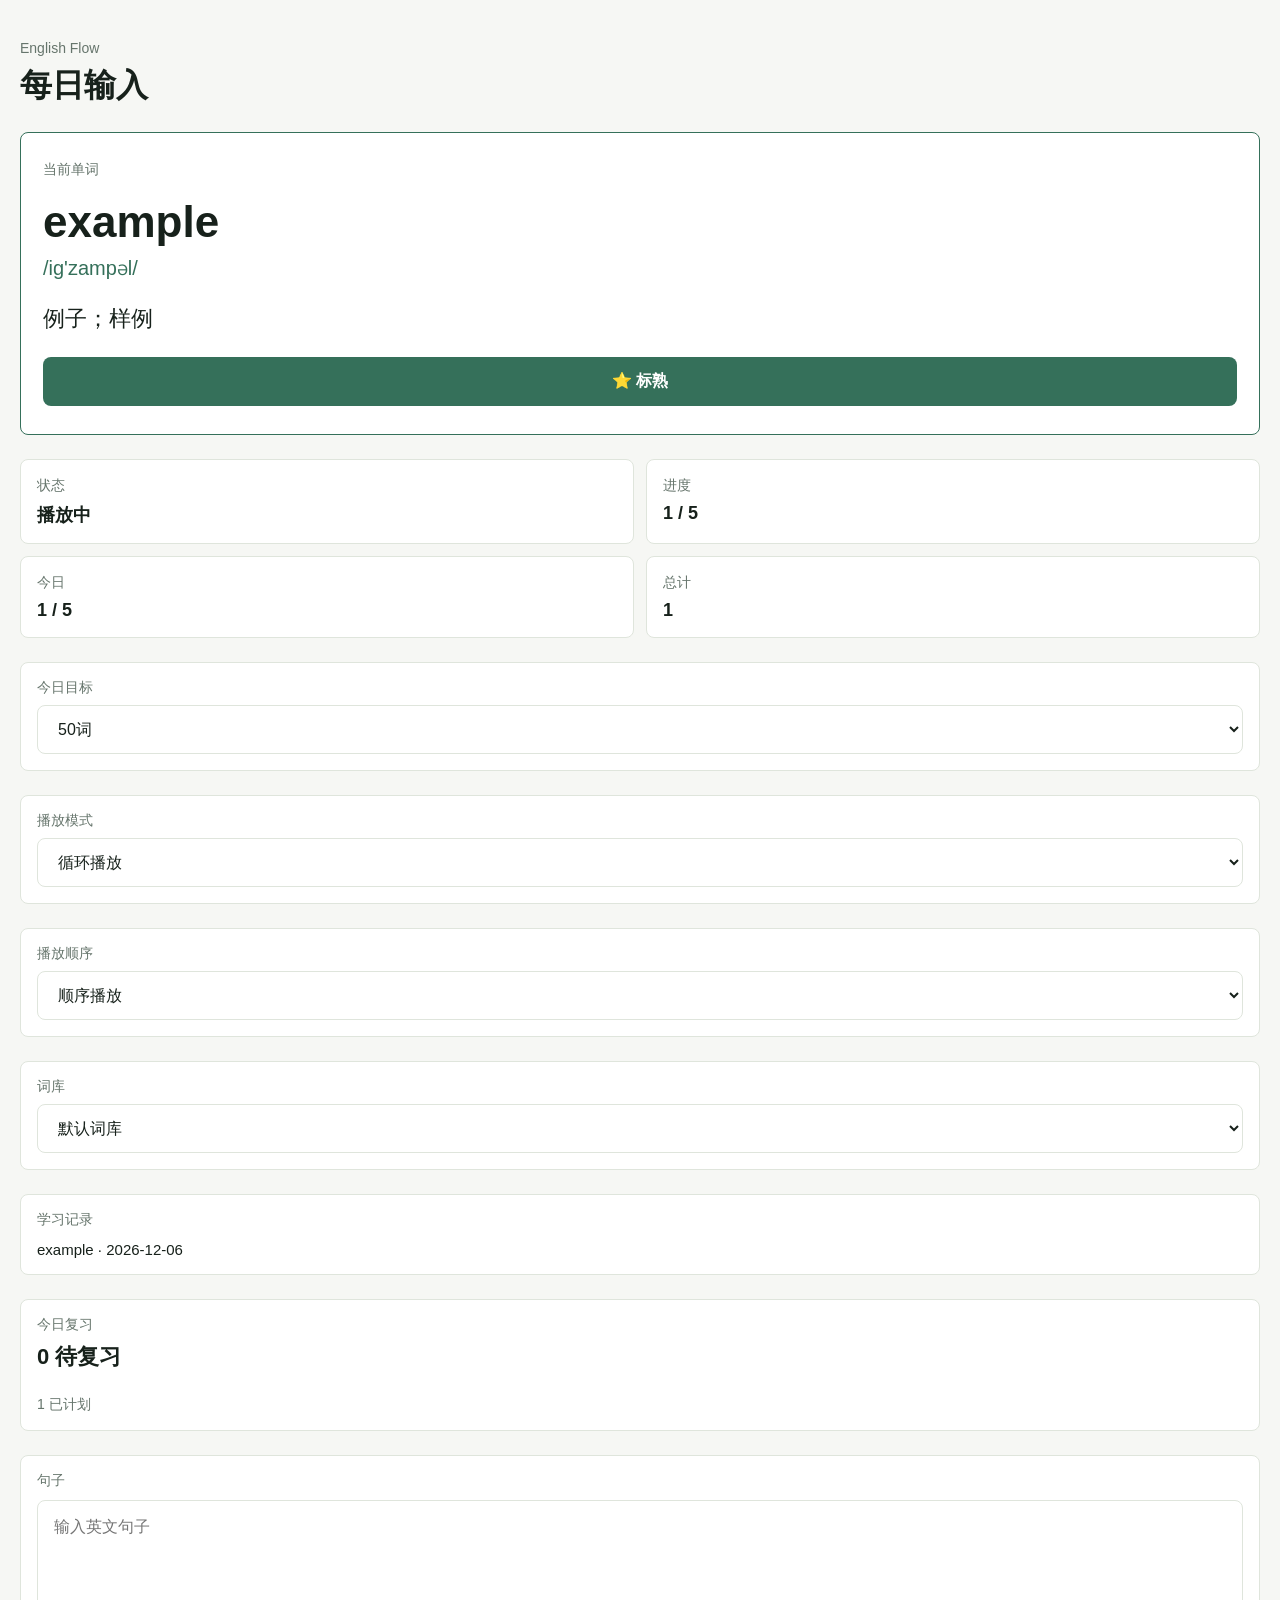
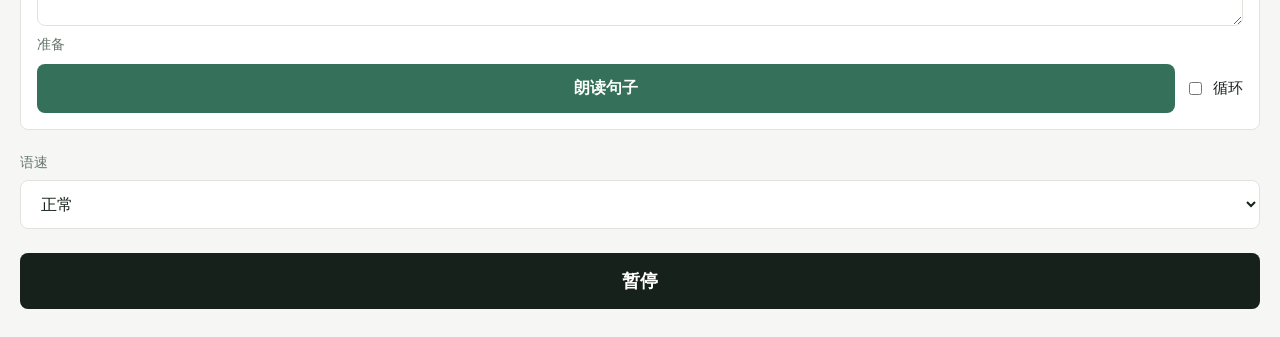
==== index.html @ 32d456a5 "第一次上传Englishflow" ====
<!doctype html>
<html lang="zh-CN">
  <head>
    <meta charset="UTF-8">
    <meta name="viewport" content="width=device-width, initial-scale=1.0">
    <title>English Flow</title>
    <link rel="stylesheet" href="style.css">
    <script src="config.js?v=20260610" defer></script>
    <script src="storage.js?v=20260610" defer></script>
    <script src="speech.js?v=20260610" defer></script>
    <script src="history.js?v=20260610" defer></script>
    <script src="review.js?v=20260610" defer></script>
    <script src="mastered.js?v=20260610" defer></script>
    <script src="player.js?v=20260610" defer></script>
    <script src="sentence.js?v=20260610" defer></script>
    <script src="app.js?v=20260610" defer></script>
  </head>
  <body>
    <main class="app">
      <header class="app-header">
        <p class="eyebrow">English Flow</p>
        <h1>每日输入</h1>
      </header>

      <section class="word-panel" aria-label="当前单词" data-word-panel>
        <p class="word-label">当前单词</p>
        <p class="word-text" data-word-text>example</p>
        <p class="phonetic" data-phonetic>/ig'zampəl/</p>
        <p class="meaning" data-meaning>例子；样例</p>
        <button class="secondary-button word-action" type="button" data-toggle-mastered>⭐ 标熟</button>
      </section>

      <section class="status-panel" aria-label="学习状态">
        <div>
          <span class="status-label">状态</span>
          <strong data-play-status>准备</strong>
        </div>
        <div>
          <span class="status-label">进度</span>
          <strong data-progress>1 / 5</strong>
        </div>
        <div>
          <span class="status-label">今日</span>
          <strong data-today-count>0 / 50</strong>
        </div>
        <div>
          <span class="status-label">总计</span>
          <strong data-total-count>0</strong>
        </div>
      </section>

      <section class="goal-panel" aria-label="今日目标">
        <label class="goal-field">
          <span class="status-label">今日目标</span>
          <select data-goal-select>
            <option value="20">20词</option>
            <option value="30">30词</option>
            <option value="50">50词</option>
            <option value="100">100词</option>
            <option value="custom">自定义</option>
          </select>
        </label>
        <input data-goal-custom type="number" min="1" inputmode="numeric" aria-label="自定义今日目标" hidden>
      </section>

      <label class="goal-panel" aria-label="播放模式">
        <span class="status-label">播放模式</span>
        <select data-playback-mode>
          <option value="loop">循环播放</option>
          <option value="pause">播完暂停</option>
        </select>
      </label>

      <label class="goal-panel" aria-label="播放顺序">
        <span class="status-label">播放顺序</span>
        <select data-playback-order>
          <option value="sequential">顺序播放</option>
          <option value="shuffle">随机播放</option>
        </select>
      </label>

      <label class="goal-panel" aria-label="词库">
        <span class="status-label">词库</span>
        <select data-library-select></select>
      </label>

      <section class="history-panel" aria-label="学习记录">
        <p class="word-label">学习记录</p>
        <ul data-history-list></ul>
      </section>

      <section class="review-panel" aria-label="复习提醒">
        <p class="word-label">今日复习</p>
        <strong data-review-count>0 待复习</strong>
        <ul data-review-list></ul>
        <p class="review-summary" data-review-summary>0 已计划</p>
      </section>

      <label class="sentence-panel">
        <span class="word-label">句子</span>
        <textarea data-sentence-input rows="4" placeholder="输入英文句子"></textarea>
        <span class="sentence-status" data-sentence-status>准备</span>
        <div class="sentence-actions">
          <button class="secondary-button" type="button" data-read-sentence>朗读句子</button>
          <label class="loop-control">
            <input type="checkbox" data-loop-sentence>
            <span>循环</span>
          </label>
        </div>
      </label>

      <label class="speed-control">
        <span class="status-label">语速</span>
        <select data-speed-control>
          <option value="4000">慢速</option>
          <option value="3000" selected>正常</option>
          <option value="2000">快速</option>
        </select>
      </label>

      <button class="control-button" type="button" data-toggle-play>暂停</button>
    </main>
  </body>
</html>
---- style.css ----
:root {
  background: #f6f7f4;
  color: #17211b;
  color-scheme: light;
  font-family: Arial, sans-serif;
}

* {
  box-sizing: border-box;
}

body {
  background: #f6f7f4;
  margin: 0;
}

.app {
  display: flex;
  flex-direction: column;
  gap: 24px;
  min-height: 100vh;
  padding: 28px 20px;
}

.app-header {
  padding-top: 12px;
}

.eyebrow,
.word-label,
.status-label {
  color: #66756c;
  font-size: 14px;
  margin: 0;
}

.app-header h1 {
  font-size: 32px;
  font-weight: 700;
  margin: 8px 0 0;
}

.word-panel {
  background: #ffffff;
  border: 1px solid #dfe5dc;
  border-radius: 8px;
  padding: 28px 22px;
}

.word-panel.is-playing {
  border-color: #35705a;
}

.word-text {
  font-size: 44px;
  font-weight: 700;
  margin: 18px 0 8px;
}

.phonetic {
  color: #35705a;
  font-size: 20px;
  margin: 0 0 20px;
}

.meaning {
  font-size: 22px;
  line-height: 1.5;
  margin: 0;
}

.status-panel {
  display: grid;
  gap: 12px;
  grid-template-columns: 1fr 1fr;
}

.status-panel div,
.goal-panel,
.history-panel,
.review-panel,
.sentence-panel {
  background: #ffffff;
  border: 1px solid #dfe5dc;
  border-radius: 8px;
  padding: 16px;
}

.goal-panel,
.goal-field {
  display: grid;
  gap: 8px;
}

.goal-panel select,
.goal-panel input {
  background: #ffffff;
  border: 1px solid #dfe5dc;
  border-radius: 8px;
  color: #17211b;
  font: inherit;
  padding: 14px 16px;
  width: 100%;
}

.status-panel strong {
  display: block;
  font-size: 18px;
  margin-top: 8px;
}

.control-button {
  background: #17211b;
  border: 0;
  border-radius: 8px;
  color: #ffffff;
  cursor: pointer;
  font: inherit;
  font-size: 18px;
  font-weight: 700;
  padding: 16px;
  width: 100%;
}

.speed-control {
  display: grid;
  gap: 8px;
}

.speed-control select {
  background: #ffffff;
  border: 1px solid #dfe5dc;
  border-radius: 8px;
  color: #17211b;
  font: inherit;
  padding: 14px 16px;
  width: 100%;
}

.history-panel ul,
.review-panel ul {
  display: grid;
  gap: 8px;
  list-style: none;
  margin: 12px 0 0;
  padding: 0;
}

.history-panel li,
.review-panel li {
  color: #17211b;
  font-size: 15px;
}

.review-panel strong {
  display: block;
  font-size: 22px;
  margin-top: 8px;
}

.review-summary {
  color: #66756c;
  font-size: 14px;
  margin: 12px 0 0;
}

.sentence-panel {
  display: grid;
  gap: 10px;
}

.sentence-panel textarea {
  border: 1px solid #dfe5dc;
  border-radius: 8px;
  color: #17211b;
  font: inherit;
  line-height: 1.5;
  padding: 14px 16px;
  resize: vertical;
  width: 100%;
}

.sentence-status {
  color: #66756c;
  font-size: 14px;
}

.sentence-actions {
  display: grid;
  gap: 10px;
  grid-template-columns: 1fr auto;
}

.secondary-button {
  background: #35705a;
  border: 0;
  border-radius: 8px;
  color: #ffffff;
  cursor: pointer;
  font: inherit;
  font-weight: 700;
  padding: 14px 16px;
}

.word-action {
  margin-top: 22px;
  width: 100%;
}

.loop-control {
  align-items: center;
  color: #17211b;
  display: flex;
  gap: 8px;
  font-size: 15px;
}
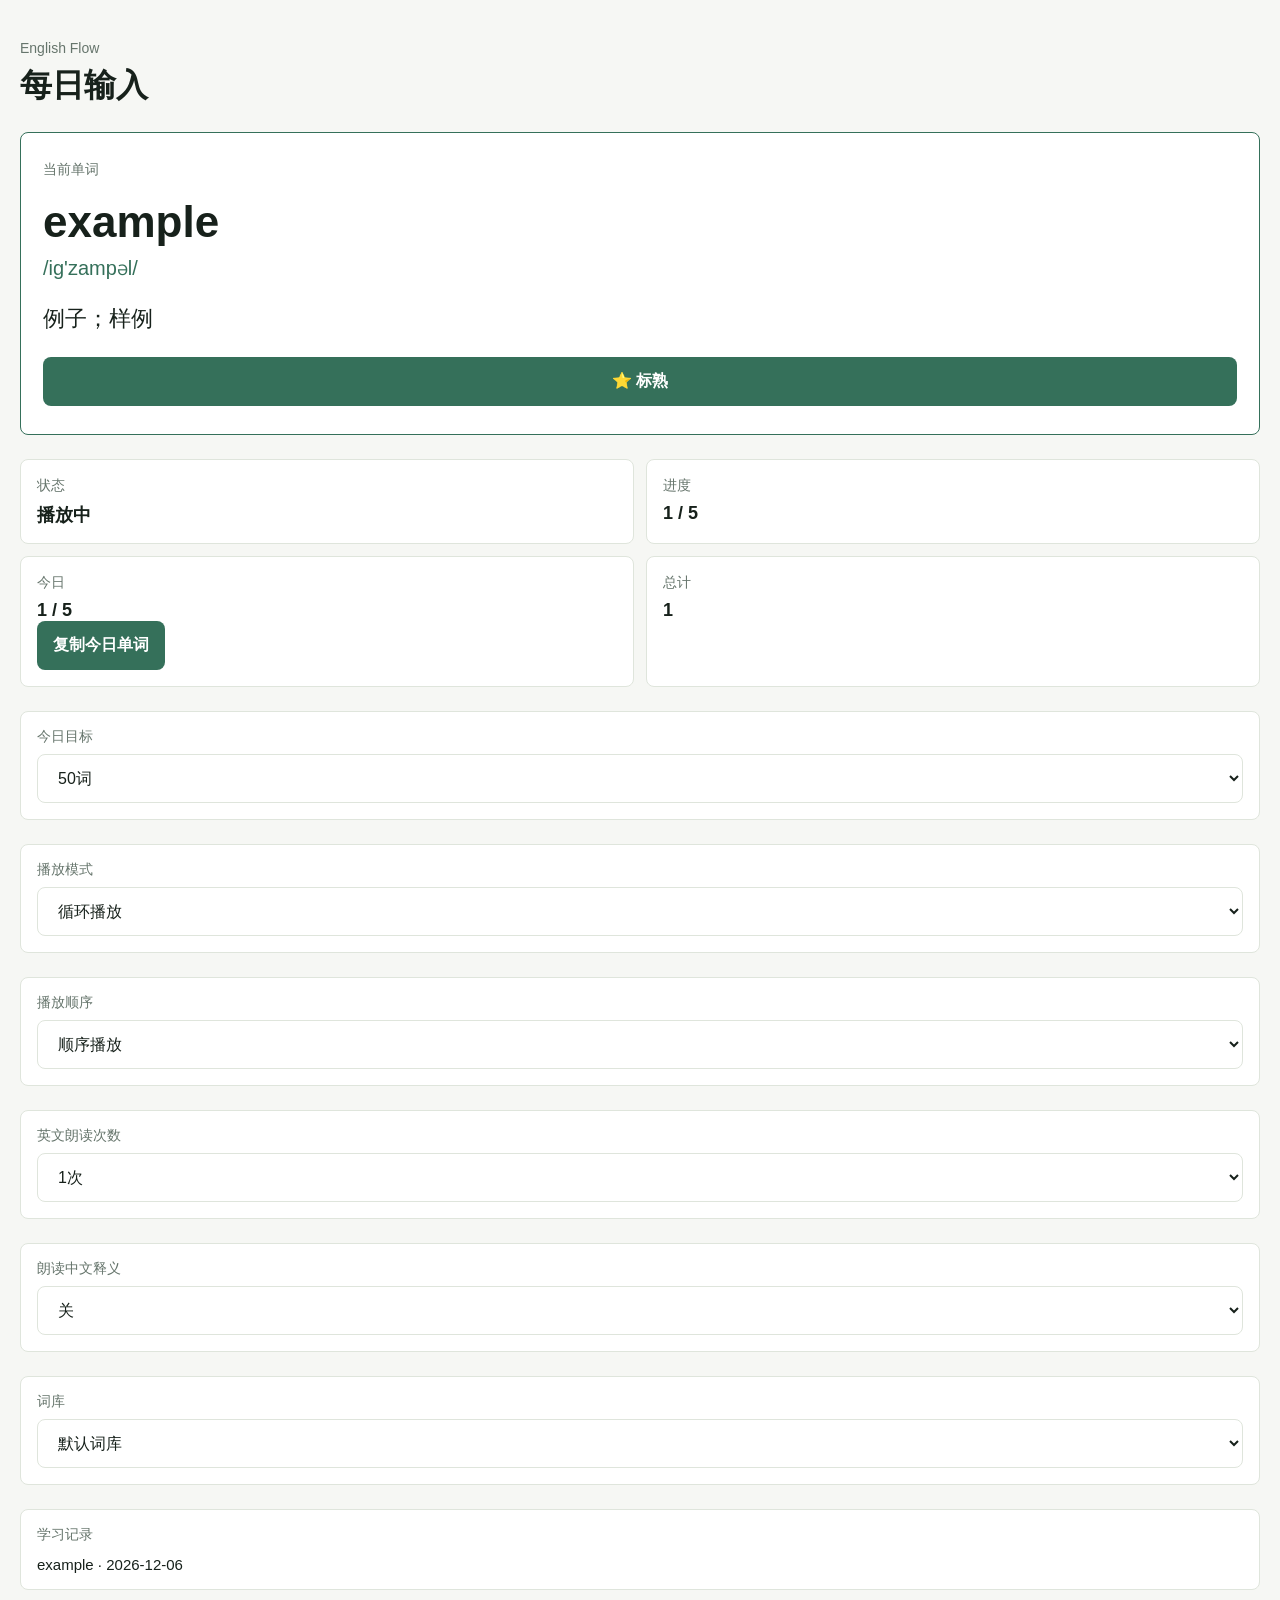
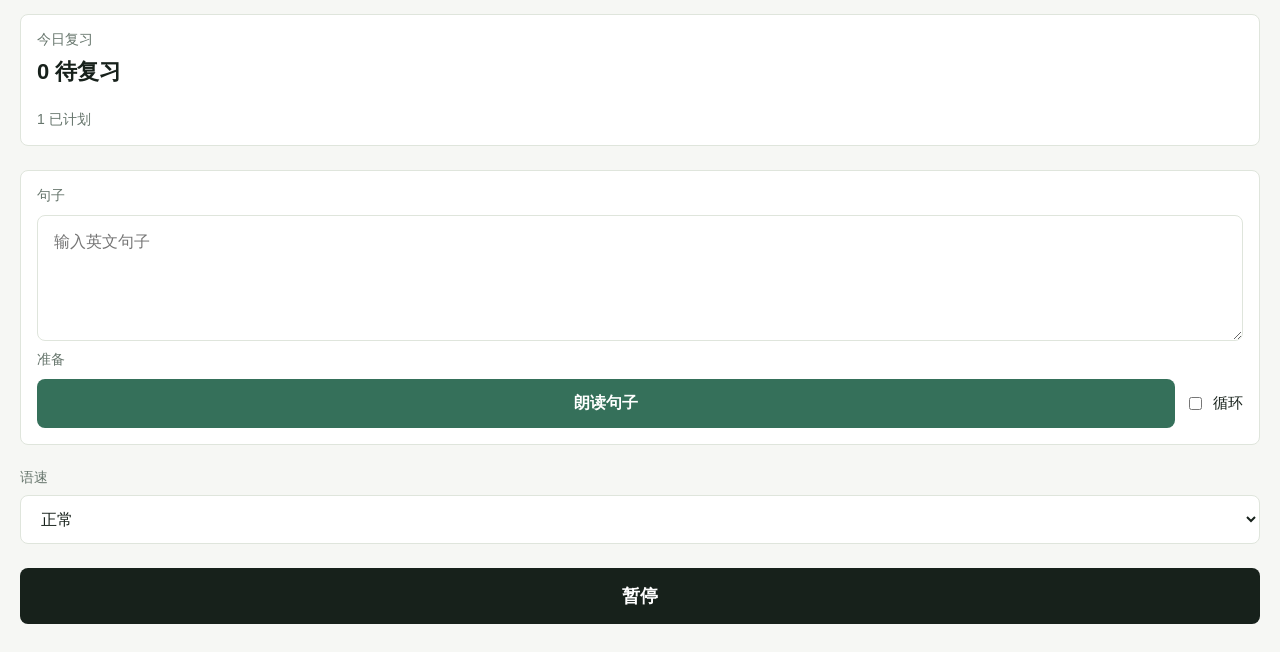
==== commit 35d68c40: "update" ====
--- a/index.html
+++ b/index.html
@@ -42,6 +42,7 @@
         <div>
           <span class="status-label">今日</span>
           <strong data-today-count>0 / 50</strong>
+          <button class="secondary-button" type="button" data-copy-today-words>复制今日单词</button>
         </div>
         <div>
           <span class="status-label">总计</span>
@@ -76,6 +77,23 @@
         <select data-playback-order>
           <option value="sequential">顺序播放</option>
           <option value="shuffle">随机播放</option>
+        </select>
+      </label>
+
+      <label class="goal-panel" aria-label="英文朗读次数">
+        <span class="status-label">英文朗读次数</span>
+        <select data-english-repeat>
+          <option value="1">1次</option>
+          <option value="2">2次</option>
+          <option value="3">3次</option>
+        </select>
+      </label>
+
+      <label class="goal-panel" aria-label="朗读中文释义">
+        <span class="status-label">朗读中文释义</span>
+        <select data-meaning-speech>
+          <option value="off">关</option>
+          <option value="on">开</option>
         </select>
       </label>
 
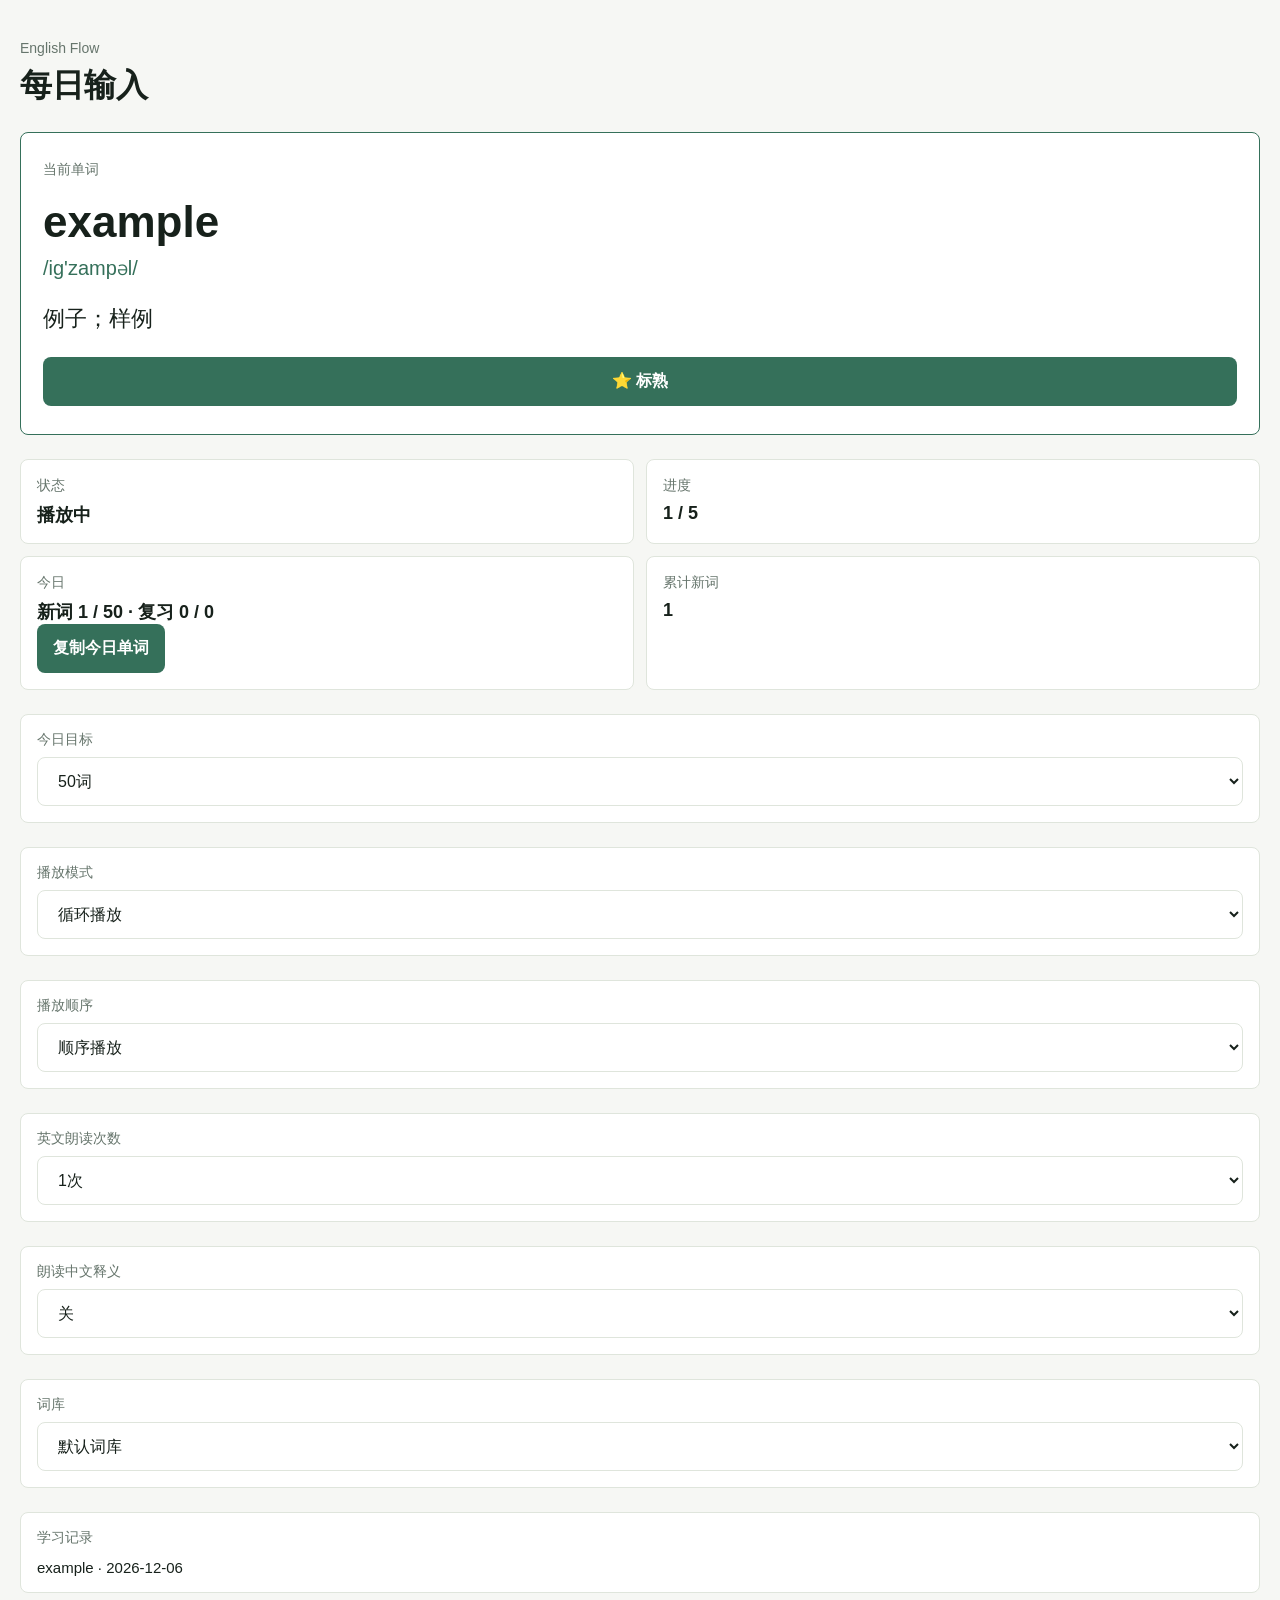
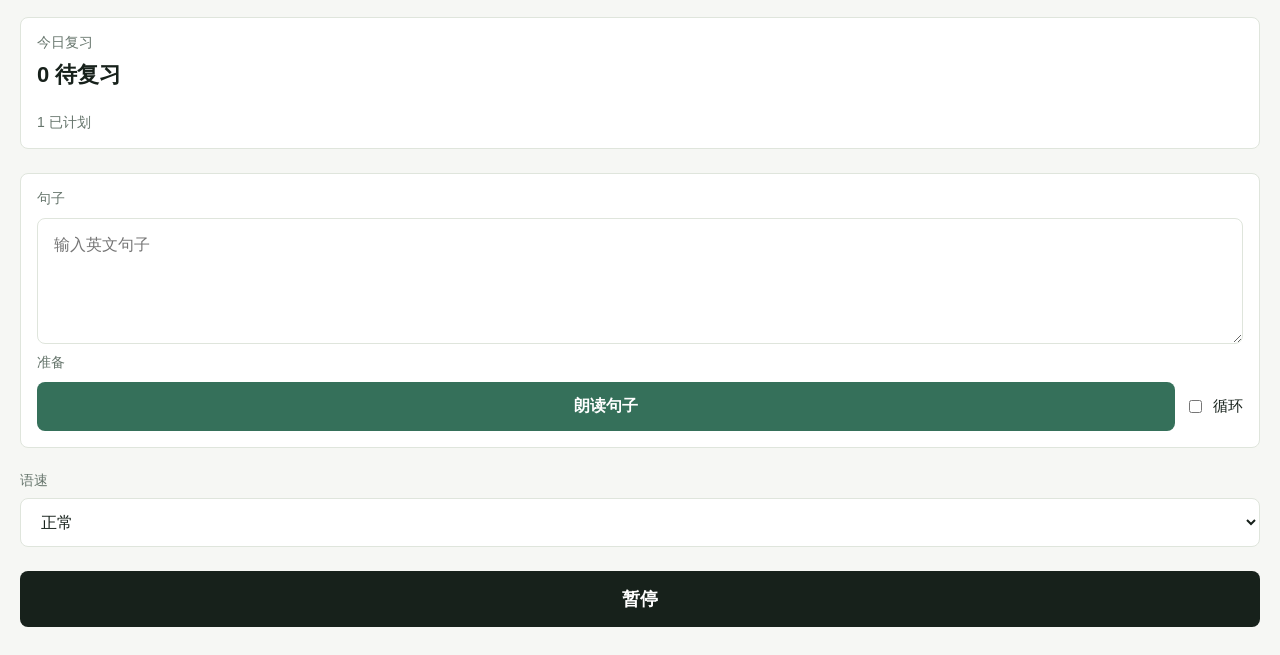
==== commit 17bb0c19: "update" ====
--- a/index.html
+++ b/index.html
@@ -45,7 +45,7 @@
           <button class="secondary-button" type="button" data-copy-today-words>复制今日单词</button>
         </div>
         <div>
-          <span class="status-label">总计</span>
+          <span class="status-label">累计新词</span>
           <strong data-total-count>0</strong>
         </div>
       </section>
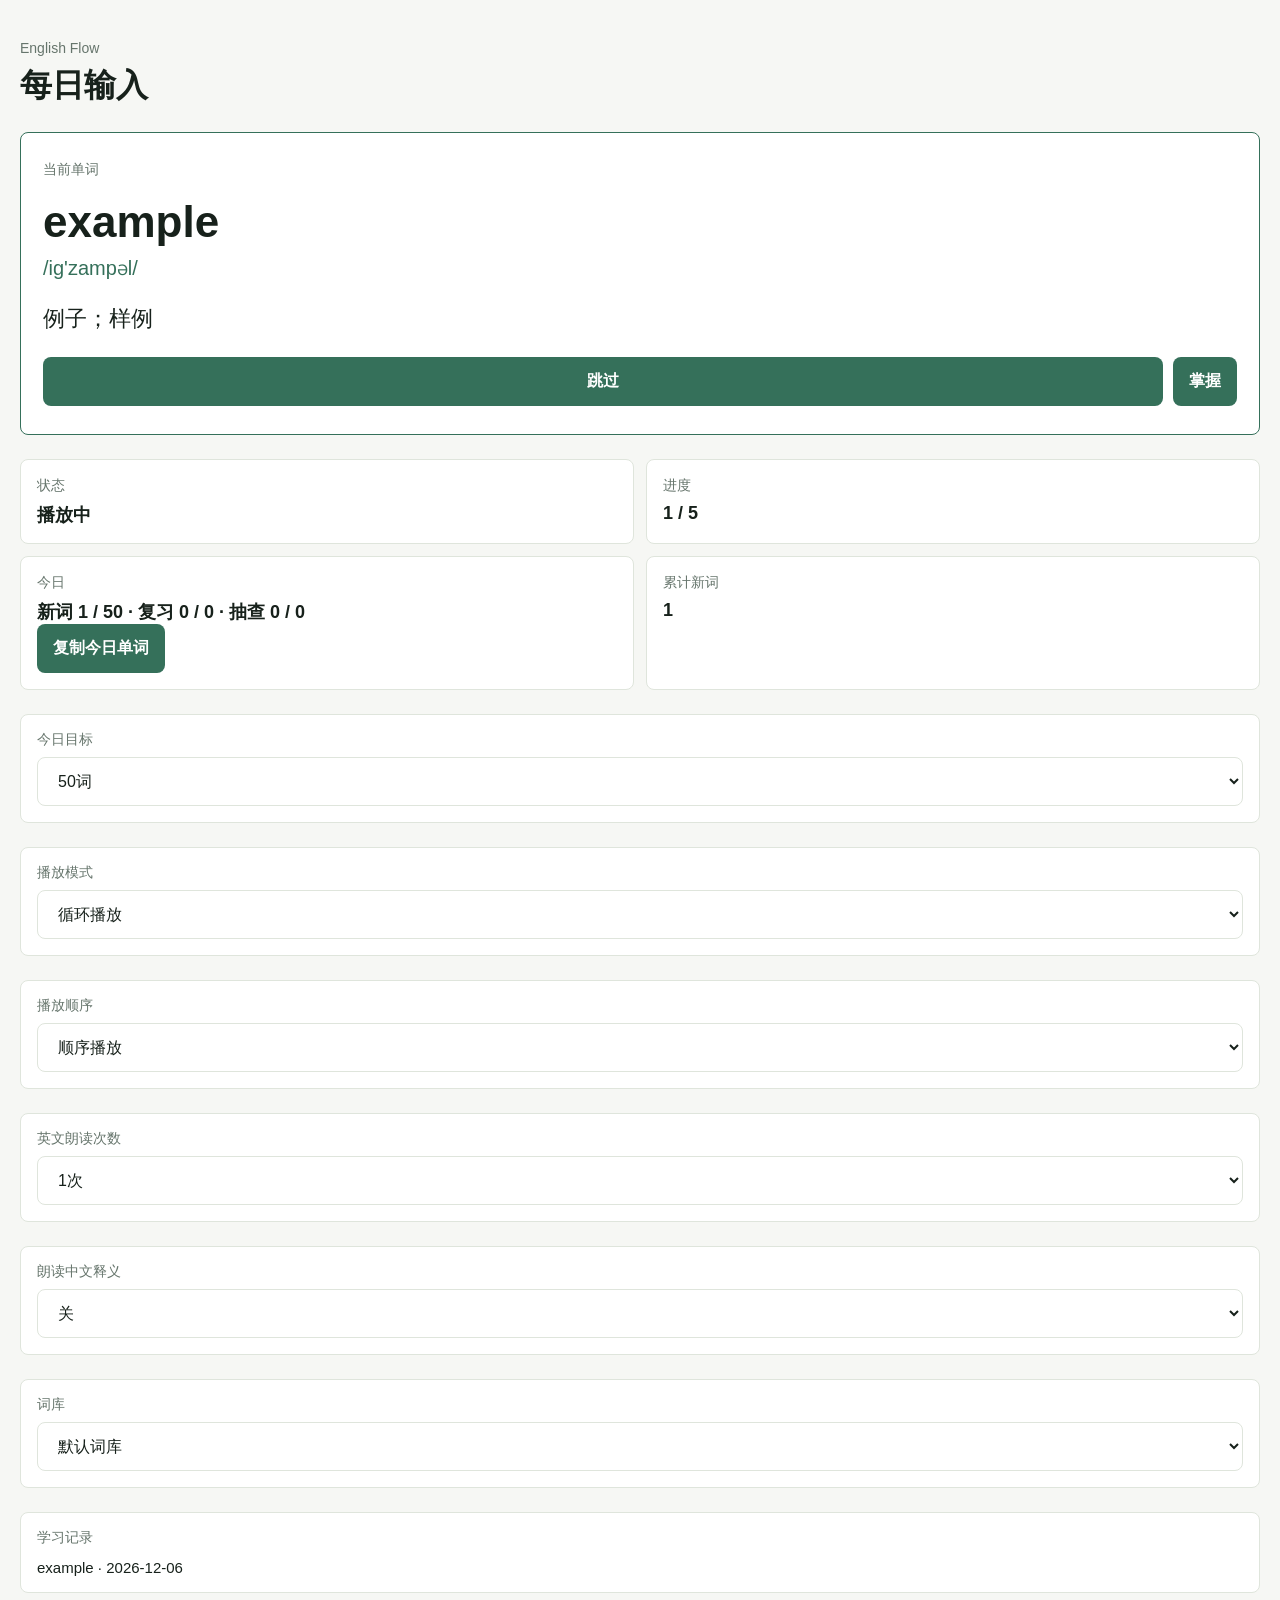
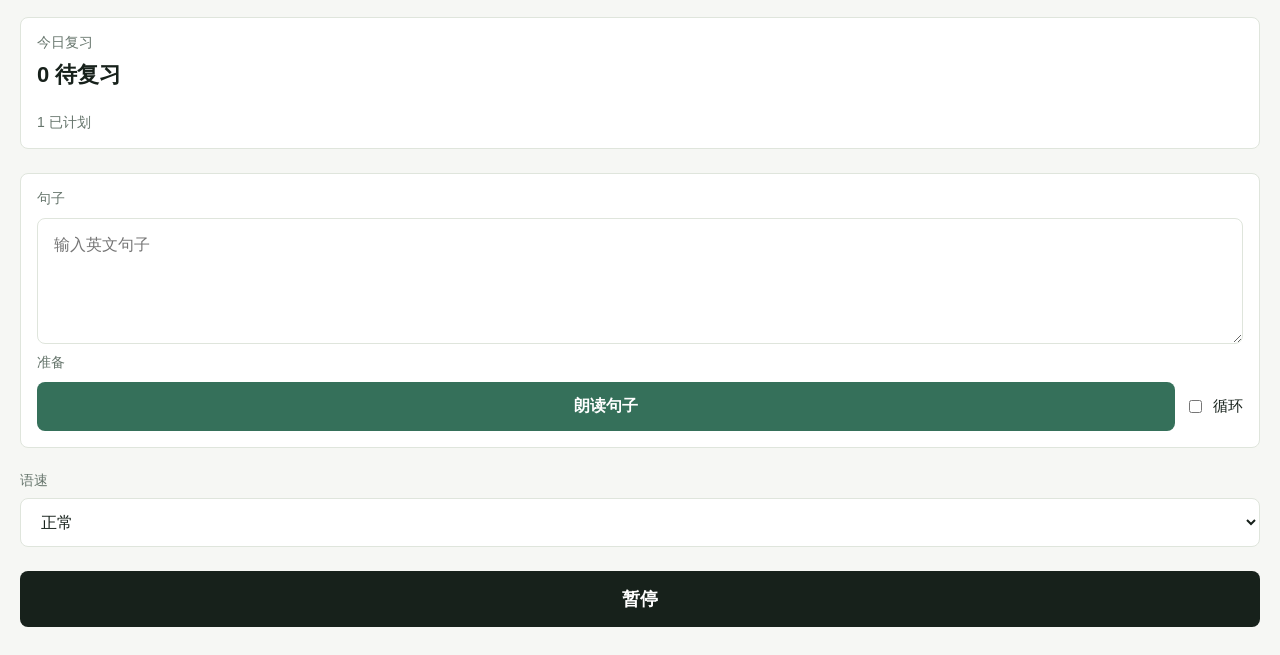
==== commit 7dc57a0d: "fix: update asset version for GitHub Pages cache" ====
--- a/index.html
+++ b/index.html
@@ -4,16 +4,16 @@
     <meta charset="UTF-8">
     <meta name="viewport" content="width=device-width, initial-scale=1.0">
     <title>English Flow</title>
-    <link rel="stylesheet" href="style.css">
-    <script src="config.js?v=20260610" defer></script>
-    <script src="storage.js?v=20260610" defer></script>
-    <script src="speech.js?v=20260610" defer></script>
-    <script src="history.js?v=20260610" defer></script>
-    <script src="review.js?v=20260610" defer></script>
-    <script src="mastered.js?v=20260610" defer></script>
-    <script src="player.js?v=20260610" defer></script>
-    <script src="sentence.js?v=20260610" defer></script>
-    <script src="app.js?v=20260610" defer></script>
+    <link rel="stylesheet" href="style.css?v=20260612-065">
+    <script src="config.js?v=20260612-065" defer></script>
+    <script src="storage.js?v=20260612-065" defer></script>
+    <script src="speech.js?v=20260612-065" defer></script>
+    <script src="history.js?v=20260612-065" defer></script>
+    <script src="review.js?v=20260612-065" defer></script>
+    <script src="mastered.js?v=20260612-065" defer></script>
+    <script src="player.js?v=20260612-065" defer></script>
+    <script src="sentence.js?v=20260612-065" defer></script>
+    <script src="app.js?v=20260612-065" defer></script>
   </head>
   <body>
     <main class="app">
@@ -27,7 +27,10 @@
         <p class="word-text" data-word-text>example</p>
         <p class="phonetic" data-phonetic>/ig'zampəl/</p>
         <p class="meaning" data-meaning>例子；样例</p>
-        <button class="secondary-button word-action" type="button" data-toggle-mastered>⭐ 标熟</button>
+        <div class="sentence-actions word-action">
+          <button class="secondary-button" type="button" data-toggle-skipped title="太基础，不再学习">跳过</button>
+          <button class="secondary-button" type="button" data-toggle-mastered title="已掌握，未来可抽查">掌握</button>
+        </div>
       </section>
 
       <section class="status-panel" aria-label="学习状态">
